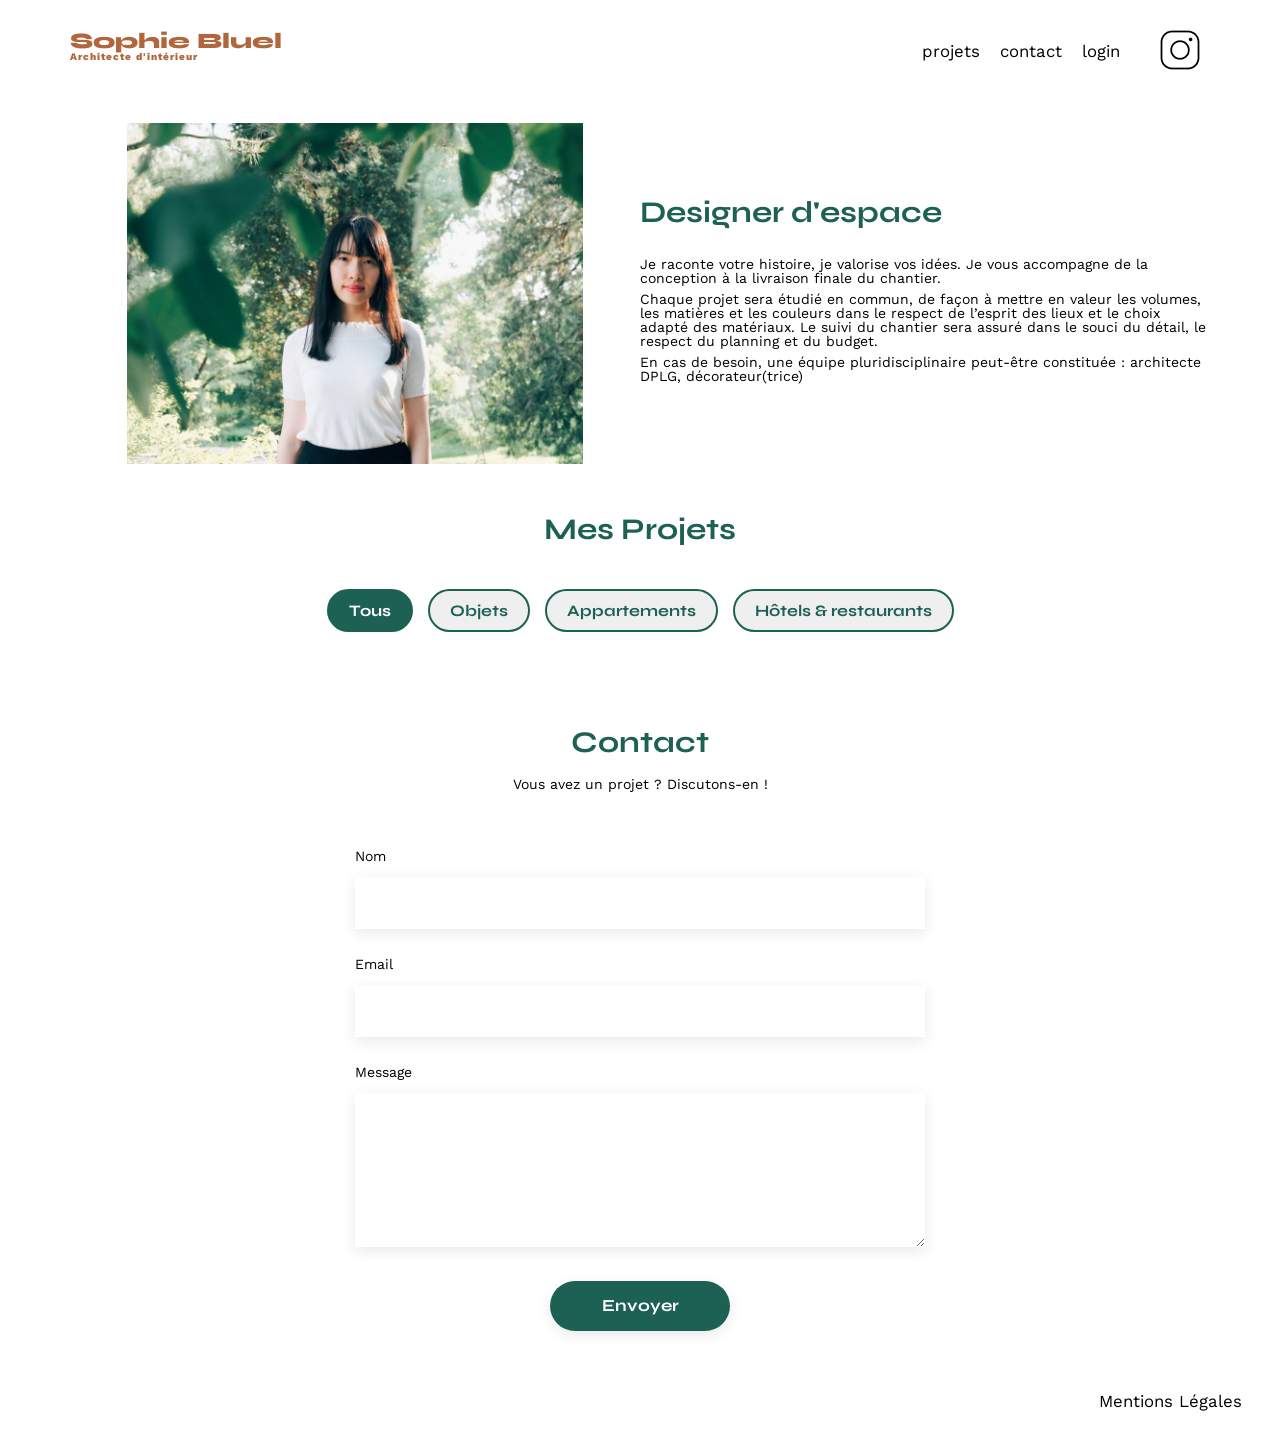
==== front/html/index.html @ 1894768c "Initial commit" ====
<!DOCTYPE html>
<html lang="fr">
<head>
	<meta charset="UTF-8">
	<title>Sophie Bluel - Architecte d'intérieur</title>
	<meta name="viewport" content="width=device-width, initial-scale=1.0">
	<link rel="preconnect" href="https://fonts.googleapis.com">
	<link rel="preconnect" href="https://fonts.gstatic.com" crossorigin>
	<link href="https://fonts.googleapis.com/css2?family=Syne:wght@700;800&family=Work+Sans&display=swap" rel="stylesheet">
	<meta name="description" content="">
	<link rel="stylesheet" href="../css/style.css">
	<script src="https://kit.fontawesome.com/ce82baef48.js"></script>
</head>
<body>
<header>
	<section id="editMode">
		<a onclick="editionMode()" id="editmodeBtn"><i class="fa-solid fa-pen-to-square"></i> Mode édition</a>
		<button id="publishBtn">publier les changements</button>
	</section>
	<section id="realHeader">
		<a href="index.html"><h1>Sophie Bluel <span>Architecte d'intérieur</span></h1></a>
		<nav>
			<ul>
				<li>projets</li>
				<li>contact</li>
				<li><a href="login.html" id="loginBtn">login</a></li>
				<li><a onclick="logout()" id="logoutBtn">logout</a></li>
				<li><img src="../images/icons/instagram.png" alt="Instagram"></li>
			</ul>
		</nav>
	</section>
</header>
<main>
	<section id="introduction">
		<figure>
			<img src="../images/sophie-bluel.png" alt="">
		</figure>
		<article>
			<h2>Designer d'espace</h2>
			<p>Je raconte votre histoire, je valorise vos idées. Je vous accompagne de la conception à la livraison finale du chantier.</p>
			<p>Chaque projet sera étudié en commun, de façon à mettre en valeur les volumes, les matières et les couleurs dans le respect de l’esprit des lieux et le choix adapté des matériaux. Le suivi du chantier sera assuré dans le souci du détail, le respect du planning et du budget.</p>
			<p>En cas de besoin, une équipe pluridisciplinaire peut-être constituée : architecte DPLG, décorateur(trice)</p>
		</article>
	</section>
	<section id="portfolio">
		<h2>Mes Projets</h2>
		<div id="buttons">
			<button id="filter-all" class="button">Tous</button>
			<button id="filter-objects" class="button">Objets</button>
			<button id="filter-apartments" class="button">Appartements</button>
			<button id="filter-hosts" class="button">Hôtels & restaurants</button>
		</div>
		<div class="gallery" id="items">
			<!-- Code via le script:
				<figure data-category="${item.category.name}">
                	<img src="${item.imageUrl}" alt="${item.title}">
                	<figcaption>${item.title}</figcaption>
            	</figure>
			-->
		</div>
		<div id="editionPanel">
			<form class="modale">
				<button class="closeBtn" onclick="closeEditionMode(); event.preventDefault()"><i class="fa-solid fa-xmark"></i></button>
				<h2>Galerie photo</h2>
				<div id="items2">
					<!-- Code via le script:
						<div class="editpanelItems">
                			<img src="${item.imageUrl}" alt="${item.title}">
                			<button class="removeItem" onclick="event.preventDefault()"><i class="fa-solid fa-trash-can"></i></button>
            			</div>
					-->
				</div>
				<button class="addBtn" onclick="uploadMode(); event.preventDefault()">Ajouter une photo</button>
				<p class="deleteAll">Supprimer la galerie</p>
			</form>
		</div>
		<div id="uploadPanel">
			<form class="modale">
				<div class="navBtns">
					<button class="backBtn" onclick="closeUploadMode(); event.preventDefault()"><i class="fa-solid fa-arrow-left-long"></i></button>
					<button class="secCloseBtn" onclick="closeUploadMode(); closeEditionMode(); event.preventDefault()"><i class="fa-solid fa-xmark"></i></button>
				</div>
				<h2>Ajout photo</h2>
				<div id="uploadContent">
					<div class="boxZone">
						<div class="boxIcon"><i class="fa-regular fa-images"></i></div>
						<img id="previewImage" src="">
						<input id="boxDefaultBtn" type="file" hidden>
						<button id="boxCustomBtn" onclick="boxDefaultBtnActive()">+ Ajouter photo</button>
						<div class="boxText">jpg, png : 4mo max</div>
					</div>
					<label for="title">Titre</label>
					<input type="text" name="title" id="inputTitle">
					<label for="category">Catégorie</label>
					<select name="category" id="selectCategory">
						<option></option>
						<option value="1">Objets</option>
						<option value="2">Appartements</option>
						<option value="3">Hôtels & restaurants</option>
					</select>
					<button id="sendUpload" onclick="addItem(); event.preventDefault()">Valider</button>
				</div>
			</form>
		</div>
	</section>
	<section id="contact">
		<h2>Contact</h2>
		<p>Vous avez un projet ? Discutons-en !</p>
		<form action="#" method="post">
			<label for="name">Nom</label>
			<input type="text" name="name" id="name">
			<label for="email">Email</label>
			<input type="email" name="email" id="email">
			<label for="message">Message</label>
			<textarea name="message" id="message" cols="30" rows="10"></textarea>
			<input type="submit" value="Envoyer">
		</form>
	</section>
</main>

<footer>
	<nav>
		<ul>
			<li>Mentions Légales</li>
		</ul>
	</nav>
</footer>
<script src="../js/script.js"></script>
</body>
</html>
---- front/css/style.css ----
/* http://meyerweb.com/eric/tools/css/reset/
   v2.0 | 20110126
   License: none (public domain)
*/

html, body, div, span, applet, object, iframe,
h1, h2, h3, h4, h5, h6, p, blockquote, pre,
a, abbr, acronym, address, big, cite, code,
del, dfn, em, img, ins, kbd, q, s, samp,
small, strike, strong, sub, sup, tt, var,
b, u, i, center,
dl, dt, dd, ol, ul, li,
fieldset, form, label, legend,
table, caption, tbody, tfoot, thead, tr, th, td,
article, aside, canvas, details, embed,
figure, figcaption, footer, header, hgroup,
menu, nav, output, ruby, section, summary,
time, mark, audio, video {
	margin: 0;
	padding: 0;
	border: 0;
	font-size: 100%;
	font: inherit;
	vertical-align: baseline;
}
/* HTML5 display-role reset for older browsers */
article, aside, details, figcaption, figure,
footer, header, hgroup, menu, nav, section {
	display: block;
}
body {
	line-height: 1;
}
a {
	text-decoration: none;
	color: black;
}
nav a:hover {
	color: #B1663C;
}
ol, ul {
	list-style: none;
}
blockquote, q {
	quotes: none;
}
blockquote:before, blockquote:after,
q:before, q:after {
	content: '';
	content: none;
}
table {
	border-collapse: collapse;
	border-spacing: 0;
}
/** end reset css**/
body {
	font-family: 'Work Sans' ;
	font-size: 14px;
}
main {
	max-width: 1140px;
	margin:auto;
}
#logoutBtn {
	cursor: pointer;
}
#editMode {
	background-color: black;
	width: 100%;
	height: 60px;
	margin: 0;
	display: flex;
	justify-content: center;
	align-items: center;
	font-size: 1em;
}
#realHeader {
	display: flex;
	justify-content: space-between;
	margin: 50px 0;
	max-width: 1140px;
	margin:auto;
	padding-top: 30px;
}
#editmodeBtn {
	cursor: pointer;
	color: white;
	padding-right: 20px;
}
#publishBtn {
	cursor: pointer;
	padding: 0 20px 0 20px;
	height: 35px;
	border-radius: 20px;
	border: black;
	font: inherit;
}
section {
	margin: 50px 0
}
#editionPanel {
	display: none;
	z-index: 100;
	width: 100%;
	height: 100vh;
	position: fixed;
	overflow: auto;
	background-color: rgba(0, 0, 0, 0.6);
	left: 0;
	top: 0;
}
#uploadPanel {
	display: none;
	z-index: 200;
	width: 100%;
	height: 100vh;
	position: fixed;
	overflow: auto;
	left: 0;
	top: 0;
}
.modale {
	background-color: white;
	width: 38%;
	height: 90%;
	margin: 5vh auto;
	border-radius: 20px;
	text-align: center;
}
.navBtns {
	display: flex;
}
.closeBtn {
	border: none;
	margin: 3% 0 2% 90%;
}
.secCloseBtn {
	border: none;
	margin: 3% 0 2% 0;
}
.backBtn {
	font-size: x-large;
	border: none;
	margin: 3% 85% 2% 20px;
	cursor: pointer;
}
.fa-xmark {
	font-size: 30px;
	border-color: white;
	cursor: pointer;
}
#items2 {
	display: flex;
	flex-wrap: wrap;
	justify-content: space-between;
	margin: 0 15% 6% 15%;
	gap: 3%;
}
.editpanelItems {
	display: flex;
}
.editpanelItems > img {
	width: 100%;
	height: 12vh;
	margin-bottom: 35%;
}
.editpanelItems > a {
	position: fixed;
	margin-top: 6.2%;
}
.removeItem {
	position: fixed;
	background-color: black;
	color: white;
	height: 20px;
	border-radius: 5px;
	margin: 0.3% 0 0 3.1%;
	border: none;
	font-size: 10px;
	cursor: pointer;
}
h1{
	display: flex;
	flex-direction: column;
	font-family: 'Syne';
	font-size: 22px;
	font-weight: 800;
	color: #B1663C
}

h1 > span {
	font-family: 'Work Sans';
	font-size:10px;
	letter-spacing: 0.1em;
;
}

h2{
	font-family: 'Syne';
	font-weight: 700;
	font-size: 30px;
	color: #1D6154
}
nav ul {
	display: flex;
	align-items: center;
	list-style-type: none;

}
nav li {
	padding: 0 10px;
	font-size: 1.2em;
}

li:hover {
	color: #B1663C;
}
#introduction {
	display: flex;
	align-items: center;
}
#introduction figure {
	flex: 1
}
#introduction img {
	display: block;
	margin: auto;
	width: 80%;
}

#introduction article {
	flex: 1
}
#introduction h2 {
	margin-bottom: 1em;
}

#introduction p {
	margin-bottom: 0.5em;
}
#portfolio h2 {
	text-align: center;
	margin-bottom: 1em;
}
#portfolio #buttons {
	text-align: center;
	margin: 40px auto;
}
#modale > h2 {
	margin-bottom: 10%;
}
.button {
	margin: 5px;
	border-color: #1D6154;
	border-radius: 25px;
	padding: 10px 20px;
	font-family: 'Syne';
	font-weight: bold;
	color: #1D6154;
	font-size: 16px;
	border-style: solid;
	cursor: pointer;
}
.button_active {
	margin: 5px;
	border-color: #1D6154;
	border-radius: 25px;
	padding: 10px 20px;
	font-family: 'Syne';
	font-weight: bold;
	background-color: #1D6154;
	color: white;
	font-size: 16px;
	border-style: solid;
	cursor: pointer;
}
.gallery {
	width: 100%;
	display: grid;
	grid-template-columns: 1fr 1fr 1fr;
	grid-column-gap: 20px;
	grid-row-gap: 20px;
}

.gallery img {
	width: 100%;

}
#contact {
	width: 50%;
	margin: auto;
}
#contact > * {
	text-align: center;
}
#contact h2{
	margin-bottom: 20px;
}
#contact form {
	text-align: left;
	margin-top:30px;
	display: flex;
	flex-direction: column;
}
#contact input {
	height: 50px;
	font-size: 1.2em;
	border: none;
	box-shadow: 0px 4px 14px rgba(0, 0, 0, 0.09);
}
#contact label {
	margin: 2em 0 1em 0;
}
#contact textarea {
	border: none;
	box-shadow: 0px 4px 14px rgba(0, 0, 0, 0.09);
}
#uploadContent {
	width: 65%;
	margin: 60px auto 60px auto;
	display: flex;
	flex-direction: column;
}
#uploadContent > * {
	text-align: center;
}
#uploadContent form {
	text-align: left;
	margin-top:30px;
	display: flex;
	flex-direction: column;
}
#uploadContent input {
	height: 50px;
	font-size: 1.2em;
	border: none;
	box-shadow: 0px 4px 14px rgba(0, 0, 0, 0.09);
}
#uploadContent label {
	margin: 2em 0 1em 0;
	text-align: left;
}
#uploadContent textarea {
	border: none;
	box-shadow: 0px 4px 14px rgba(0, 0, 0, 0.09);
}
#uploadContent select {
	height: 50px;
	font-size: 1.2em;
	border: none;
	box-shadow: 0px 4px 14px rgba(0, 0, 0, 0.09);
}
input[type="submit"]{
	font-family: 'Syne';
	font-weight: 700;
	color: white;
	background-color: #1D6154;
	margin : 2em auto ;
	width: 180px;
	text-align: center;
	border-radius: 60px ;
}
footer nav ul {
	display: flex;
	justify-content: flex-end;
	margin: 2em
}

.addBtn {
	font-family: 'Syne';
	font-size: 16px;
	color: white;
	background-color: #1D6154;
	margin : 2em auto ;
	width: 300px;
	height: 45px;
	text-align: center;
	border-radius: 60px;
	border: none;
	cursor: pointer;
}

.deleteAll {
	font-size: 16px;
	color: red;
	cursor: pointer;
}

#sendUpload {
	font-family: 'Syne';
	font-size: 16px;
	color: white;
	background-color: grey;
	margin : 2em auto ;
	width: 300px;
	height: 45px;
	text-align: center;
	border-radius: 60px;
	border: none;
}
.activeUploadBtn {
	background-color: #1D6154;
}
.boxZone {
	padding: 50px 0 50px 0;
	background-color: #e8f1f6;
	margin-bottom: 40px;
}
.boxIcon {
	font-size: 100px;
	color: #b9c5cc;
}
.boxText {
	color: #444444;
}
#boxCustomBtn {
	width: 40%;
	height: 50px;
	border: none;
	color: #306685;
	background-color: #cbd6dc;
	border-radius: 25px;
	font: inherit;
	font-size: large;
	margin: 20px 0 15px 0;
	cursor: pointer;
}
.activeUploadBtn {
	background-color: #1D6154;
}
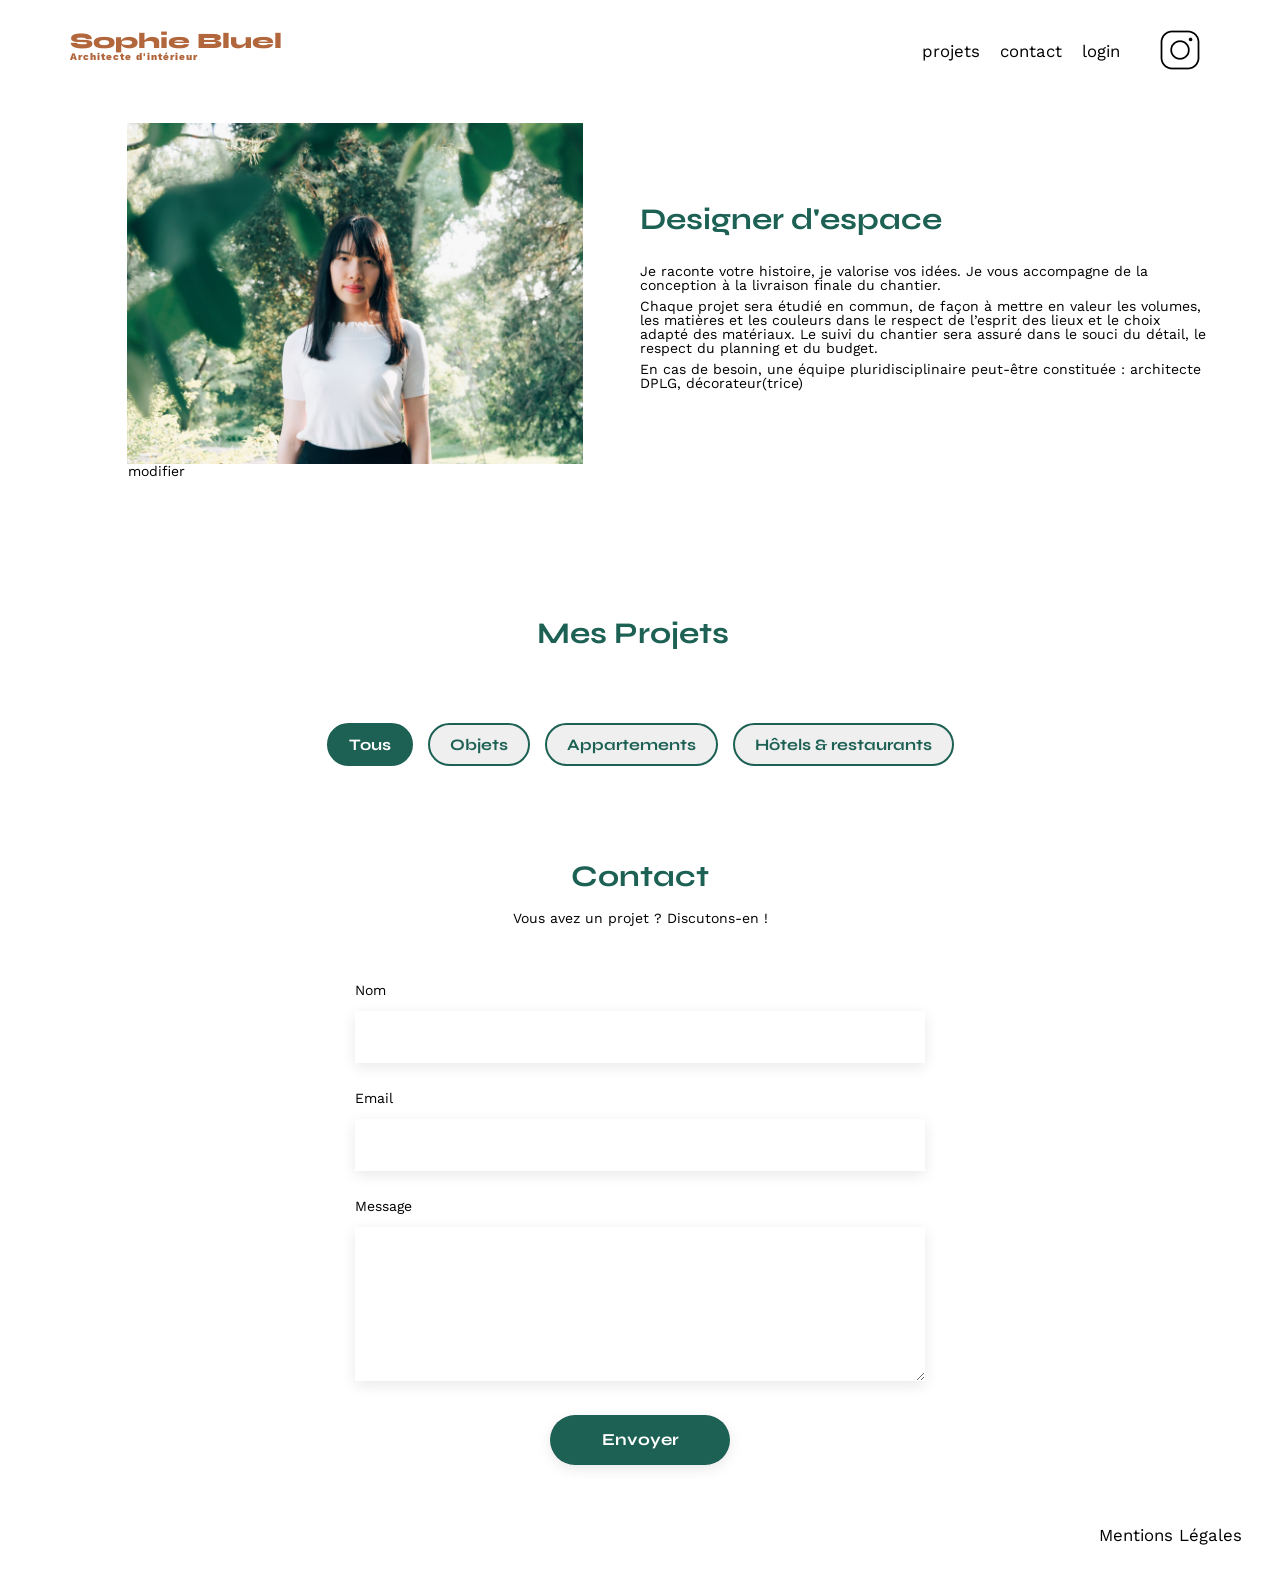
==== commit 5b559903: "update" ====
--- a/front/html/index.html
+++ b/front/html/index.html
@@ -34,6 +34,7 @@
 	<section id="introduction">
 		<figure>
 			<img src="../images/sophie-bluel.png" alt="">
+			<a class="fakeEditModeBtn"><i class="fa-solid fa-pen-to-square"></i> modifier</a>
 		</figure>
 		<article>
 			<h2>Designer d'espace</h2>
@@ -43,7 +44,10 @@
 		</article>
 	</section>
 	<section id="portfolio">
-		<h2>Mes Projets</h2>
+		<div id="projectsSection">
+			<h2 id="projectsTitle">Mes Projets</h2>
+			<a onclick="editionMode()" id="editModeBtn2"><i class="fa-solid fa-pen-to-square"></i> modifier</a>
+		</div>
 		<div id="buttons">
 			<button id="filter-all" class="button">Tous</button>
 			<button id="filter-objects" class="button">Objets</button>
@@ -83,11 +87,15 @@
 				<h2>Ajout photo</h2>
 				<div id="uploadContent">
 					<div class="boxZone">
-						<div class="boxIcon"><i class="fa-regular fa-images"></i></div>
-						<img id="previewImage" src="">
-						<input id="boxDefaultBtn" type="file" hidden>
-						<button id="boxCustomBtn" onclick="boxDefaultBtnActive()">+ Ajouter photo</button>
-						<div class="boxText">jpg, png : 4mo max</div>
+						<div id="previewContainer">
+							<img src="#" id="previewImage">
+						</div>
+						<div id="waitingPreview">
+							<div class="boxIcon"><i class="fa-regular fa-images"></i></div>
+							<input id="boxDefaultBtn" type="file" hidden>
+							<button id="boxCustomBtn" onclick="boxDefaultBtnActive()">+ Ajouter photo</button>
+							<div class="boxText">jpg, png : 4mo max</div>
+						</div>
 					</div>
 					<label for="title">Titre</label>
 					<input type="text" name="title" id="inputTitle">
--- a/front/css/style.css
+++ b/front/css/style.css
@@ -134,16 +134,19 @@
 .closeBtn {
 	border: none;
 	margin: 3% 0 2% 90%;
+	background-color: white;
 }
 .secCloseBtn {
 	border: none;
 	margin: 3% 0 2% 0;
+	background-color: white;
 }
 .backBtn {
 	font-size: x-large;
 	border: none;
 	margin: 3% 85% 2% 20px;
 	cursor: pointer;
+	background-color: white;
 }
 .fa-xmark {
 	font-size: 30px;
@@ -219,6 +222,7 @@
 #introduction {
 	display: flex;
 	align-items: center;
+	margin-bottom: 10em;
 }
 #introduction figure {
 	flex: 1
@@ -238,6 +242,10 @@
 
 #introduction p {
 	margin-bottom: 0.5em;
+}
+#introduction a {
+	margin-left: 58px;
+	cursor: pointer;
 }
 #portfolio h2 {
 	text-align: center;
@@ -391,7 +399,7 @@
 	font-family: 'Syne';
 	font-size: 16px;
 	color: white;
-	background-color: grey;
+	background-color: #1D6154;
 	margin : 2em auto ;
 	width: 300px;
 	height: 45px;
@@ -403,13 +411,14 @@
 	background-color: #1D6154;
 }
 .boxZone {
-	padding: 50px 0 50px 0;
 	background-color: #e8f1f6;
 	margin-bottom: 40px;
+	height: 300px;
 }
 .boxIcon {
 	font-size: 100px;
 	color: #b9c5cc;
+	padding-top: 50px;
 }
 .boxText {
 	color: #444444;
@@ -428,4 +437,25 @@
 }
 .activeUploadBtn {
 	background-color: #1D6154;
+}
+#projectsSection {
+	display: flex;
+	justify-content: center;
+	align-items: baseline;
+}
+#projectsTitle {
+	text-align: center;
+	margin-right: 15px;
+}
+#editModeBtn2 {
+	cursor: pointer;
+}
+#previewImage {
+	display: none;
+	width: 225px;
+	height: 100%;
+}
+#previewContainer {
+	display: flex;
+	justify-content: center;
 }
